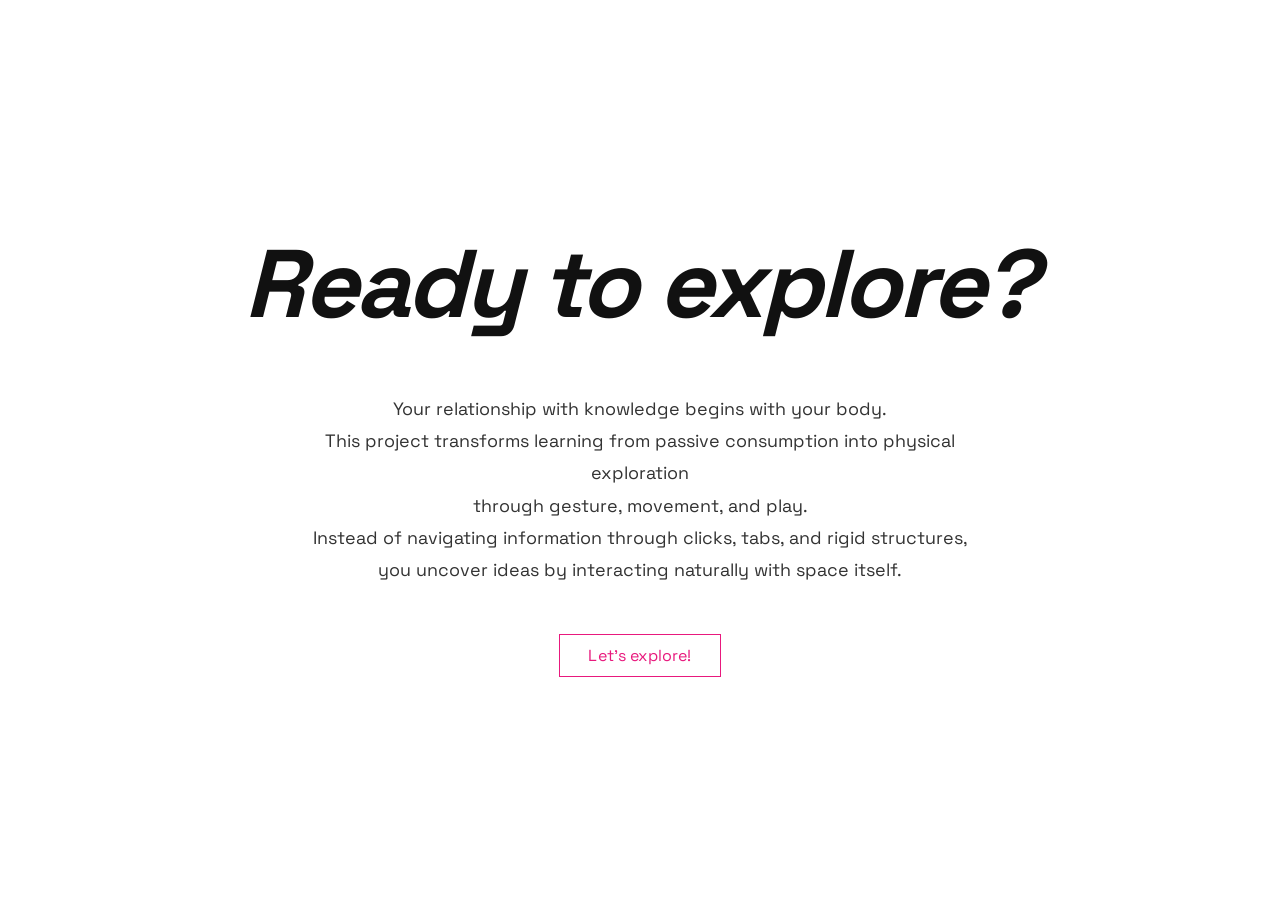
==== index.html @ ed802262 "first commit" ====
<!DOCTYPE html>
<html lang="en">
<head>
<meta charset="UTF-8">
<meta name="viewport" content="width=device-width, initial-scale=1.0">
<title>Physics Explorer</title>
<link rel="stylesheet" href="styles.css">
<style>
  h1 {
    font-size: clamp(3rem, 8vw, 6rem);
    font-weight: 700;
    letter-spacing: -0.03em;
    margin-bottom: 3rem;
    font-style: italic;
  }
  p {
    font-size: clamp(0.95rem, 1.4vw, 1.15rem);
    line-height: 1.8;
    text-align: center;
    max-width: 680px;
    color: #333;
    margin-bottom: 3rem;
  }
</style>
</head>
<body>
<div class="page">
  <div class="page-overlay"></div>
  <h1>Ready to explore?</h1>
  <p>
    Your relationship with knowledge begins with your body.<br>
    This project transforms learning from passive consumption into physical exploration<br>
    through gesture, movement, and play.<br>
    Instead of navigating information through clicks, tabs, and rigid structures,<br>
    you uncover ideas by interacting naturally with space itself.
  </p>
  <button class="btn-pink" onclick="location.href='pick-simulation.html'">Let's explore!</button>
</div>

<script src="shared.js"></script>
<script>injectFlash();</script>
</body>
</html>
---- styles.css ----
@import url('https://fonts.googleapis.com/css2?family=Space+Grotesk:wght@300;400;500;600;700&display=swap');

* { margin: 0; padding: 0; box-sizing: border-box; }

:root {
  --pink: #e8197d;
  --black: #111;
  --white: #fff;
}

body {
  font-family: 'Space Grotesk', sans-serif;
  background: var(--white);
  color: var(--black);
  overflow: hidden;
  width: 100vw;
  height: 100vh;
}

/* ─── CAMERA LAYER ─── */
#camera-bg {
  position: fixed;
  inset: 0;
  display: none;
  z-index: 0;
}
#video-el { display: none; }
#hand-canvas {
  position: absolute;
  inset: 0;
  width: 100%;
  height: 100%;
}
.camera-active #camera-bg { display: block; }
.camera-active .page-overlay {
  background: rgba(255,255,255,0.72);
  backdrop-filter: blur(2px);
}

/* ─── PAGE WRAPPER ─── */
.page {
  position: absolute;
  inset: 0;
  display: flex;
  flex-direction: column;
  align-items: center;
  justify-content: center;
  z-index: 10;
}
.page-overlay {
  position: absolute;
  inset: 0;
  z-index: -1;
}

/* ─── BUTTONS ─── */
.btn-pink {
  border: 1.5px solid var(--pink);
  color: var(--pink);
  background: transparent;
  padding: 10px 28px;
  font-family: inherit;
  font-size: 1rem;
  cursor: pointer;
  letter-spacing: 0.01em;
  transition: background 0.18s, color 0.18s;
}
.btn-pink:hover { background: var(--pink); color: var(--white); }

.btn-back {
  position: fixed;
  top: 22px; left: 22px;
  width: 46px; height: 46px;
  border: 1.5px solid var(--pink);
  background: transparent;
  display: flex; align-items: center; justify-content: center;
  cursor: pointer;
  color: var(--pink);
  font-size: 1.2rem;
  transition: background 0.18s, color 0.18s;
  z-index: 100;
  text-decoration: none;
}
.btn-back:hover { background: var(--pink); color: var(--white); }
.btn-back::before { content: '◀'; }

.btn-next {
  position: fixed;
  top: 22px; right: 22px;
  width: 46px; height: 46px;
  border: 1.5px solid var(--pink);
  background: transparent;
  display: flex; align-items: center; justify-content: center;
  cursor: pointer;
  color: var(--pink);
  font-size: 1.2rem;
  transition: background 0.18s, color 0.18s;
  z-index: 100;
  text-decoration: none;
}
.btn-next:hover { background: var(--pink); color: var(--white); }
.btn-next::before { content: '▶'; }

/* ─── SLIDERS ─── */
.slider-group { display: flex; flex-direction: column; gap: 14px; }
.slider-row { display: flex; flex-direction: column; gap: 4px; }
input[type=range] {
  -webkit-appearance: none;
  width: 100%;
  height: 1px;
  background: #222;
  outline: none;
}
input[type=range]::-webkit-slider-thumb {
  -webkit-appearance: none;
  width: 14px; height: 14px;
  border-radius: 50%;
  background: var(--white);
  border: 1.5px solid #222;
  cursor: pointer;
}
.slider-limits { display: flex; justify-content: space-between; font-size: 0.7rem; color: #888; }

/* ─── SPLIT LAYOUT (calibration) ─── */
.split {
  display: flex;
  flex-direction: row;
  width: 100%;
  height: 100%;
  position: absolute;
  inset: 0;
  z-index: 10;
}
.split-left, .split-right {
  flex: 1;
  display: flex;
  flex-direction: column;
  justify-content: center;
  align-items: center;
  position: relative;
  padding: 2rem;
}
.split-divider {
  width: 1px;
  background: repeating-linear-gradient(to bottom, #222 0, #222 6px, transparent 6px, transparent 12px);
  height: 100%;
  flex-shrink: 0;
}

/* ─── LABEL BOXES ─── */
.label-box {
  border: 1.5px solid var(--black);
  padding: 8px 18px;
  font-size: 1rem;
  font-weight: 500;
  background: rgba(255,255,255,0.85);
}

/* ─── STATUS FLASH ─── */
#status-flash {
  position: fixed;
  bottom: 40px;
  left: 50%;
  transform: translateX(-50%);
  background: var(--pink);
  color: white;
  padding: 10px 28px;
  font-size: 0.95rem;
  z-index: 200;
  opacity: 0;
  transition: opacity 0.3s;
  pointer-events: none;
}
#status-flash.show { opacity: 1; }
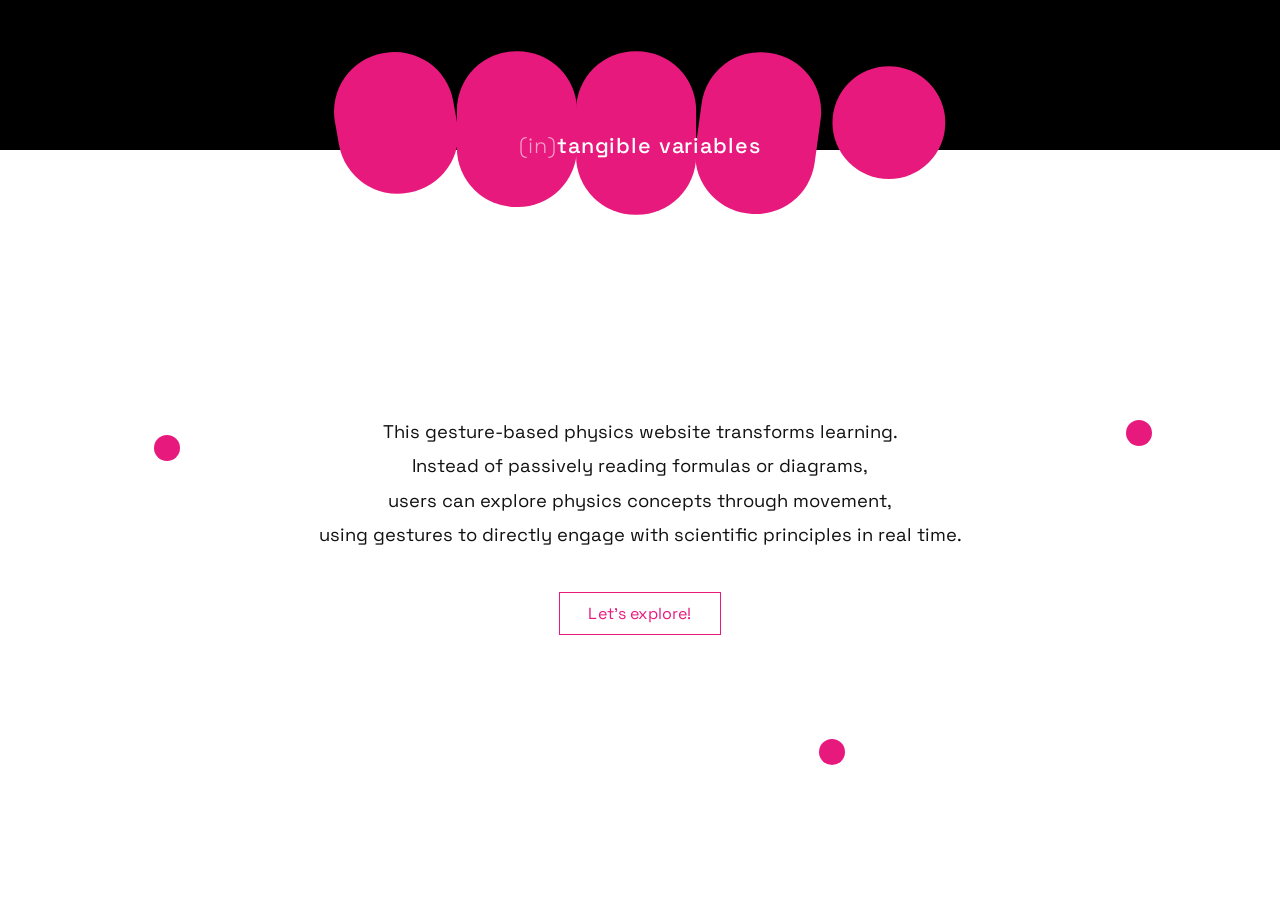
==== commit e3f7d202: "new ver" ====
--- a/index.html
+++ b/index.html
@@ -6,38 +6,303 @@
 <title>Physics Explorer</title>
 <link rel="stylesheet" href="styles.css">
 <style>
-  h1 {
-    font-size: clamp(3rem, 8vw, 6rem);
+
+  body { background: #000; }
+
+  .pick-layer {
+    position: fixed;
+    inset: 0;
+    display: flex;
+    flex-direction: column;
+    align-items: center;
+    justify-content: center;
+    z-index: 1;
+  }
+  .pick-layer h1 {
+    font-size: clamp(2.5rem, 7vw, 5.5rem);
     font-weight: 700;
     letter-spacing: -0.03em;
     margin-bottom: 3rem;
-    font-style: italic;
-  }
-  p {
-    font-size: clamp(0.95rem, 1.4vw, 1.15rem);
-    line-height: 1.8;
+    color: #fff;
+  }
+  .sim-cards {
+    display: flex;
+    gap: 2rem;
+    flex-wrap: nowrap;
+    justify-content: flex-start;
+    overflow-x: auto;
+    overflow-y: hidden;
+    padding: 0 2rem 1rem 4rem;
+    scroll-snap-type: x mandatory;
+    width: 100%;
+    max-width: 100%;
+    min-width: 0;
+    min-height: 0;
+    box-sizing: border-box;
+    touch-action: pan-x;
+    -webkit-overflow-scrolling: touch;
+    -ms-overflow-style: none;
+    scrollbar-width: none;
+  }
+  .sim-cards::-webkit-scrollbar { display: none; }
+  .sim-card {
+    display: flex;
+    flex-direction: column;
+    align-items: center;
+    gap: 1rem;
+    cursor: pointer;
+    flex: 0 0 auto;
+    scroll-snap-align: start;
+  }
+  .sim-card-box {
+    width: clamp(200px, 22vw, 330px);
+    height: clamp(200px, 22vw, 330px);
+    background: var(--pink);
+    border-radius: 12px;
+    transition: transform 0.2s, box-shadow 0.2s;
+    display: flex;
+    align-items: center;
+    justify-content: center;
+  }
+  .sim-card:hover .sim-card-box {
+    transform: translateY(-6px);
+    box-shadow: 0 16px 40px rgba(232,25,125,0.4);
+  }
+  .sim-card-label {
+    border: 1.5px solid var(--pink);
+    color: var(--pink);
+    padding: 8px 24px;
+    font-size: 0.95rem;
+    background: transparent;
+    font-family: inherit;
+    cursor: pointer;
+    transition: background 0.18s, color 0.18s;
+  }
+  .sim-card:hover .sim-card-label { background: var(--pink); color: #000; }
+  .sim-card.locked { cursor: default; }
+  .sim-card.locked .sim-card-box { background: #1a1a1a; border: 1.5px solid #333; }
+  .sim-card.locked:hover .sim-card-box { transform: none; box-shadow: none; }
+  .sim-card.locked .sim-card-label { border-color: #444; color: #444; cursor: default; }
+  .sim-card.locked:hover .sim-card-label { background: transparent; color: #444; }
+  .lock-icon { opacity: 0.35; }
+  .lock-icon svg { width: 48px; height: 48px; }
+
+  .btn-back, .btn-next {
+    opacity: 0; pointer-events: none;
+    transition: opacity 0.4s ease 0.5s;
+    border-color: rgba(255,255,255,0.3);
+    color: rgba(255,255,255,0.5);
+  }
+  .btn-back:hover, .btn-next:hover {
+    background: rgba(255,255,255,0.1); color: #fff; border-color: #fff;
+  }
+  body.pulled .btn-back,
+  body.pulled .btn-next { opacity: 1; pointer-events: all; }
+
+  .curtain {
+    position: fixed;
+    top: 150px;
+    left: 0; right: 0; bottom: 0;
+    background: #fff;
+    z-index: 10;
+    pointer-events: all;
+    transition: transform 0.85s cubic-bezier(0.76, 0, 0.24, 1);
+  }
+  .curtain.pull-down { transform: translateY(100vh); }
+
+  /* Fingers container — back to original position */
+  .fingers {
+    position: absolute;
+    top: -105px;
+    left: 50%;
+    transform: translateX(-50%);
+    z-index: 2;
+    pointer-events: none;
+  }
+
+  /* Site title overlaid on top of the hand */
+  .site-title {
+    position: absolute;
+    top: 50%;
+    left: 50%;
+    transform: translateX(-50%);
+    font-family: 'Space Grotesk', sans-serif;
+    font-size: clamp(1rem, 2vw, 1.35rem);
+    font-weight: 500;
+    letter-spacing: 0.04em;
+    color: #fff;
     text-align: center;
-    max-width: 680px;
-    color: #333;
-    margin-bottom: 3rem;
-  }
+    white-space: nowrap;
+    z-index: 3;
+    pointer-events: none;
+  }
+  .site-title em {
+    font-style: normal;
+    opacity: 0.6;
+    font-weight: 300;
+  }
+
+  .fingers svg {
+    width: clamp(360px, 55vw, 624px);
+    height: auto;
+    display: block;
+  }
+
+  .intro-layer {
+    position: absolute;
+    inset: 0;
+    display: flex;
+    flex-direction: column;
+    align-items: center;
+    justify-content: center;
+    z-index: 3;
+  }
+
+  .main-text {
+    font-size: clamp(0.95rem, 1.45vw, 1.15rem);
+    line-height: 1.85;
+    text-align: center;
+    max-width: 700px;
+    color: #111;
+    margin-bottom: 2.5rem;
+  }
+
+  .dot-hint {
+    position: absolute;
+    cursor: default;
+    z-index: 4;
+  }
+  .dot-hint .dot {
+    width: 26px; height: 26px;
+    border-radius: 50%;
+    background: var(--pink);
+    display: block;
+    transition: transform 0.2s;
+  }
+  .dot-hint:hover .dot { transform: scale(1.18); }
+  .dot-hint .tooltip {
+    position: absolute;
+    background: #111; color: #fff;
+    font-size: 0.87rem; line-height: 1.55;
+    text-align: center; padding: 12px 16px;
+    border-radius: 8px; width: 210px;
+    pointer-events: none; opacity: 0;
+    transition: opacity 0.22s ease;
+    white-space: normal;
+  }
+  .dot-hint:hover .tooltip { opacity: 1; }
+  .dot-hint.d1 { top: 38%; left: 12%; }
+  .dot-hint.d1 .tooltip { top: 30px; left: 0; }
+  .dot-hint.d2 { top: 36%; right: 10%; }
+  .dot-hint.d2 .tooltip { top: 30px; right: 0; }
+  .dot-hint.d3 { bottom: 18%; right: 34%; }
+  .dot-hint.d3 .tooltip { bottom: 34px; right: -20px; }
+
 </style>
 </head>
 <body>
-<div class="page">
-  <div class="page-overlay"></div>
-  <h1>Ready to explore?</h1>
-  <p>
-    Your relationship with knowledge begins with your body.<br>
-    This project transforms learning from passive consumption into physical exploration<br>
-    through gesture, movement, and play.<br>
-    Instead of navigating information through clicks, tabs, and rigid structures,<br>
-    you uncover ideas by interacting naturally with space itself.
-  </p>
-  <button class="btn-pink" onclick="location.href='pick-simulation.html'">Let's explore!</button>
+
+<a class="btn-back" href="#" style="display:none;"></a>
+<a class="btn-next" href="gesture-guide.html" onclick="setState({sim: getSim()})"></a>
+
+<div class="pick-layer">
+  <h1>Pick simulation.</h1>
+  <div class="sim-cards">
+    <div class="sim-card" onclick="pick('Celestial Bodies')">
+      <div class="sim-card-box"></div>
+      <div class="sim-card-label">Celestial Bodies</div>
+    </div>
+    <div class="sim-card locked">
+      <div class="sim-card-box"><div class="lock-icon"><svg viewBox="0 0 24 24" fill="none"><rect x="3" y="11" width="18" height="11" rx="2" stroke="white" stroke-width="1.5"/><path d="M7 11V7a5 5 0 0 1 10 0v4" stroke="white" stroke-width="1.5" stroke-linecap="round"/><circle cx="12" cy="16" r="1.5" fill="white"/></svg></div></div>
+      <div class="sim-card-label">Electricity</div>
+    </div>
+    <div class="sim-card locked">
+      <div class="sim-card-box"><div class="lock-icon"><svg viewBox="0 0 24 24" fill="none"><rect x="3" y="11" width="18" height="11" rx="2" stroke="white" stroke-width="1.5"/><path d="M7 11V7a5 5 0 0 1 10 0v4" stroke="white" stroke-width="1.5" stroke-linecap="round"/><circle cx="12" cy="16" r="1.5" fill="white"/></svg></div></div>
+      <div class="sim-card-label">Waves</div>
+    </div>
+    <div class="sim-card locked">
+      <div class="sim-card-box"><div class="lock-icon"><svg viewBox="0 0 24 24" fill="none"><rect x="3" y="11" width="18" height="11" rx="2" stroke="white" stroke-width="1.5"/><path d="M7 11V7a5 5 0 0 1 10 0v4" stroke="white" stroke-width="1.5" stroke-linecap="round"/><circle cx="12" cy="16" r="1.5" fill="white"/></svg></div></div>
+      <div class="sim-card-label">Optics</div>
+    </div>
+    <div class="sim-card locked">
+      <div class="sim-card-box"><div class="lock-icon"><svg viewBox="0 0 24 24" fill="none"><rect x="3" y="11" width="18" height="11" rx="2" stroke="white" stroke-width="1.5"/><path d="M7 11V7a5 5 0 0 1 10 0v4" stroke="white" stroke-width="1.5" stroke-linecap="round"/><circle cx="12" cy="16" r="1.5" fill="white"/></svg></div></div>
+      <div class="sim-card-label">Magnetism</div>
+    </div>
+    <div class="sim-card locked">
+      <div class="sim-card-box"><div class="lock-icon"><svg viewBox="0 0 24 24" fill="none"><rect x="3" y="11" width="18" height="11" rx="2" stroke="white" stroke-width="1.5"/><path d="M7 11V7a5 5 0 0 1 10 0v4" stroke="white" stroke-width="1.5" stroke-linecap="round"/><circle cx="12" cy="16" r="1.5" fill="white"/></svg></div></div>
+      <div class="sim-card-label">Thermodynamics</div>
+    </div>
+    <div class="sim-card locked">
+      <div class="sim-card-box"><div class="lock-icon"><svg viewBox="0 0 24 24" fill="none"><rect x="3" y="11" width="18" height="11" rx="2" stroke="white" stroke-width="1.5"/><path d="M7 11V7a5 5 0 0 1 10 0v4" stroke="white" stroke-width="1.5" stroke-linecap="round"/><circle cx="12" cy="16" r="1.5" fill="white"/></svg></div></div>
+      <div class="sim-card-label">Quantum</div>
+    </div>
+    <div class="sim-card locked">
+      <div class="sim-card-box"><div class="lock-icon"><svg viewBox="0 0 24 24" fill="none"><rect x="3" y="11" width="18" height="11" rx="2" stroke="white" stroke-width="1.5"/><path d="M7 11V7a5 5 0 0 1 10 0v4" stroke="white" stroke-width="1.5" stroke-linecap="round"/><circle cx="12" cy="16" r="1.5" fill="white"/></svg></div></div>
+      <div class="sim-card-label">Motion</div>
+    </div>
+  </div>
 </div>
 
+<!-- White curtain -->
+<div class="curtain" id="curtain">
+
+  <!-- Fingers + site title overlaid — both move with the curtain -->
+  <div class="fingers">
+    <div class="site-title"><em>(in)</em>tangible variables</div>
+    <svg xmlns="http://www.w3.org/2000/svg" viewBox="0 0 623.52 173.61">
+      <circle cx="560.46" cy="77.62" r="56.38" fill="#e8197d"/>
+      <rect x="8.07" y="7" width="119.98" height="141.71" rx="59.09" ry="59.09" transform="translate(-12.73 13.3) rotate(-10.21)" fill="#e8197d"/>
+      <rect x="128.78" y="6.27" width="119.98" height="155.73" rx="59.09" ry="59.09" fill="#e8197d"/>
+      <rect x="247.86" y="6.27" width="119.98" height="163.41" rx="59.09" ry="59.09" fill="#e8197d"/>
+      <rect x="369.86" y="7.08" width="119.98" height="161.81" rx="59.09" ry="59.09" transform="translate(15.96 -57.64) rotate(7.82)" fill="#e8197d"/>
+    </svg>
+  </div>
+
+  <!-- Intro text -->
+  <div class="intro-layer">
+    <p class="main-text">
+      This gesture-based physics website transforms learning.<br>
+      Instead of passively reading formulas or diagrams,<br>
+      users can explore physics concepts through movement,<br>
+      using gestures to directly engage with scientific principles in real time.
+    </p>
+    <button class="btn-pink" onclick="pullDown()">Let's explore!</button>
+  </div>
+
+  <!-- Floating dots -->
+  <div class="dot-hint d1">
+    <span class="dot"></span>
+    <div class="tooltip">Your relationship with knowledge begins with your body.</div>
+  </div>
+  <div class="dot-hint d2">
+    <span class="dot"></span>
+    <div class="tooltip">into an interactive, embodied experience</div>
+  </div>
+  <div class="dot-hint d3">
+    <span class="dot"></span>
+    <div class="tooltip">The project reimagines science education as something playful, intuitive, and curiosity-driven, encouraging experimentation and discovery through physical interaction.</div>
+  </div>
+
+</div>
+
 <script src="shared.js"></script>
-<script>injectFlash();</script>
+<script>
+injectFlash();
+
+function pullDown() {
+  document.body.classList.add('pulled');
+  document.getElementById('curtain').classList.add('pull-down');
+  document.querySelector('.btn-back').style.display = 'flex';
+}
+
+function pick(name) {
+  setState({ sim: name });
+  location.href = 'gesture-guide.html';
+}
+
+if (location.hash === '#pick') {
+  pullDown();
+}
+</script>
 </body>
-</html>
+</html>
